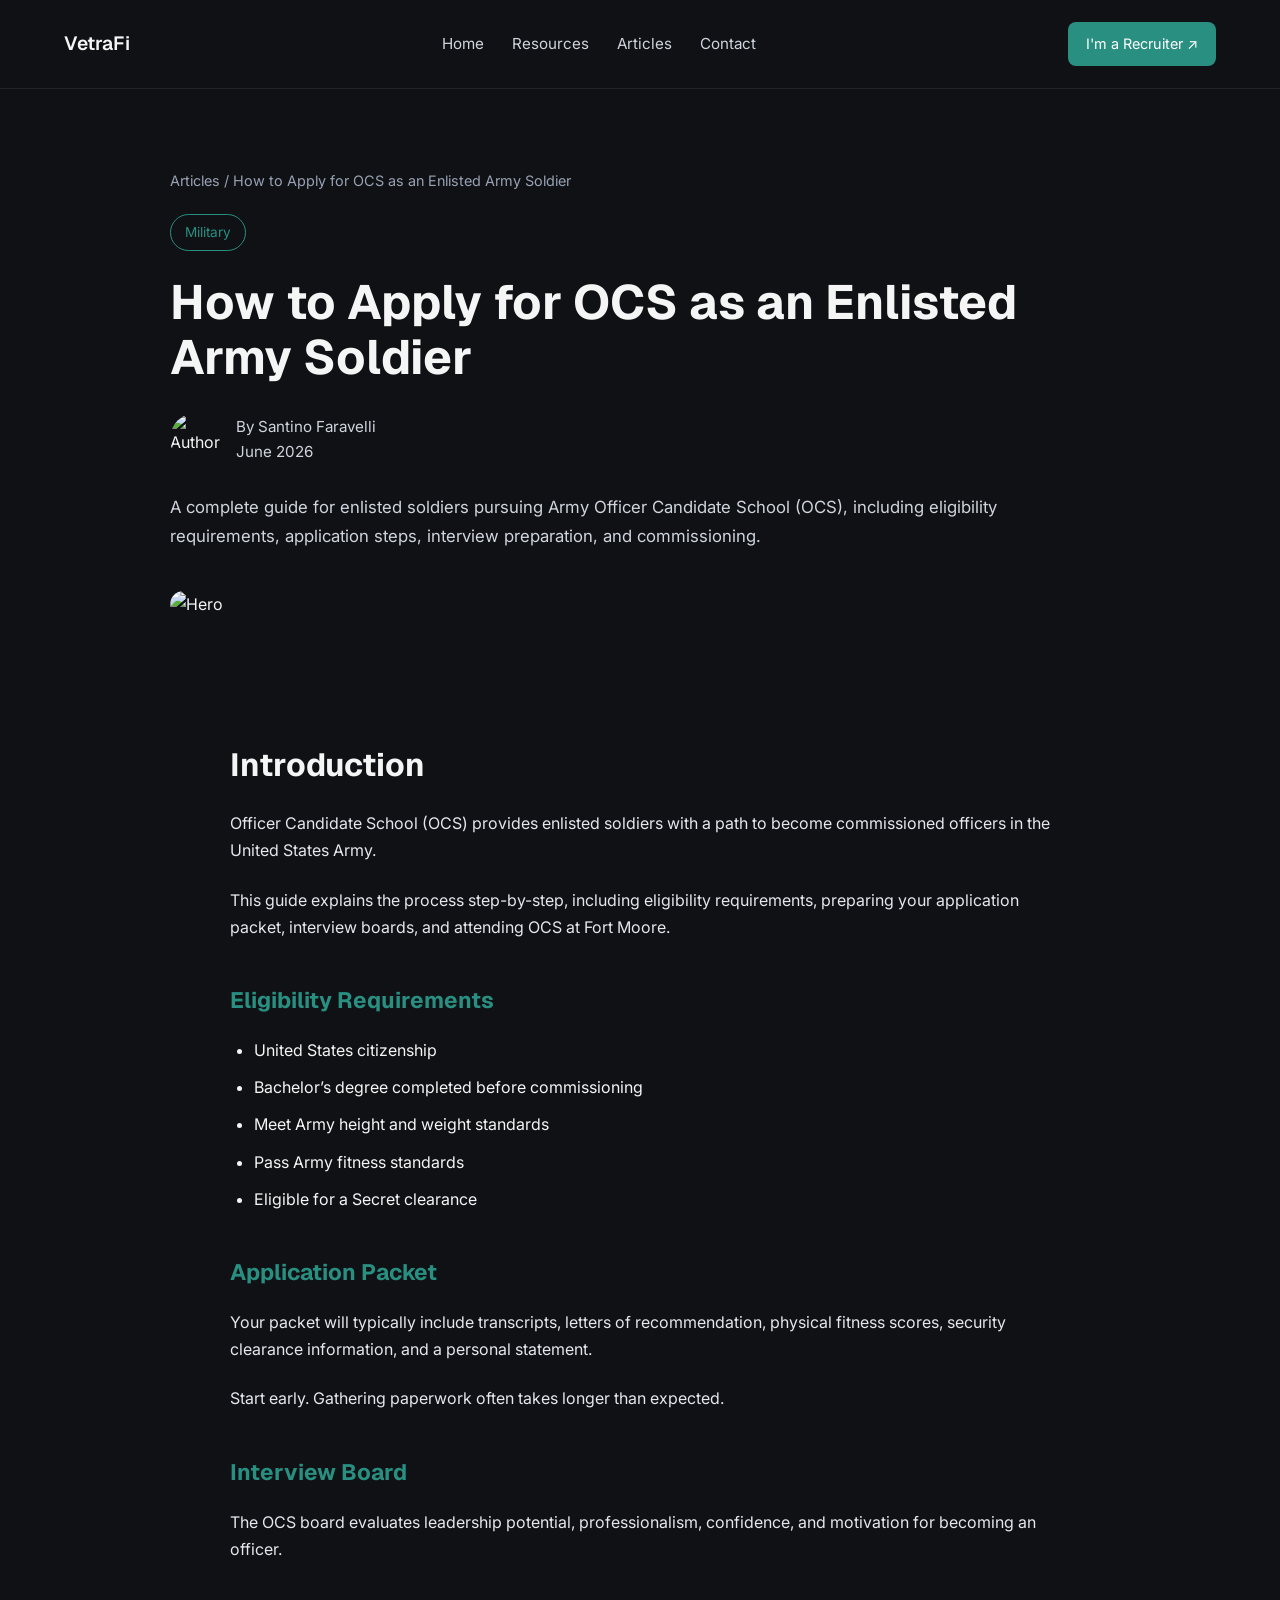
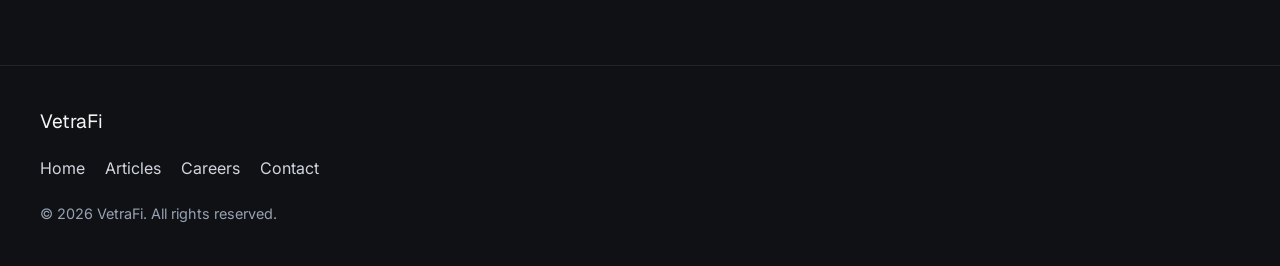
==== index.html @ 0d8dddf9 "Rename preview.html to index.html" ====
<!DOCTYPE html>
<html lang="en">

<head>
  <meta charset="UTF-8">
  <meta name="viewport" content="width=device-width, initial-scale=1.0">

  <title>VetraFi Article</title>

  <!-- Fonts -->
  <link rel="preconnect" href="https://fonts.googleapis.com">
  <link rel="preconnect" href="https://fonts.gstatic.com" crossorigin>

  <link href="https://fonts.googleapis.com/css2?family=Geist:wght@300;400;500;600;700&family=Inter:wght@300;400;500;600;700&display=swap" rel="stylesheet">

  <!-- Main Stylesheet -->
  <link rel="stylesheet" href="style.css">
</head>

<body>

  <nav class="navbar">
    <div class="nav-container">
      <div class="logo">
        VetraFi
      </div>

      <div class="nav-links">
        <a href="#">Home</a>
        <a href="#">Resources</a>
        <a href="#">Articles</a>
        <a href="#">Contact</a>
      </div>

      <a href="#" class="nav-button">
        I'm a Recruiter ↗
      </a>
    </div>
  </nav>

  <section class="hero-section">
    <div class="container">

      <div class="breadcrumbs">
        Articles / How to Apply for OCS as an Enlisted Army Soldier
      </div>

      <div class="category-badge">
        Military
      </div>

      <h1 class="hero-title">
        How to Apply for OCS as an Enlisted Army Soldier
      </h1>

      <div class="article-meta">

        <img
          src="https://images.unsplash.com/photo-1500648767791-00dcc994a43e?q=80&w=300"
          alt="Author"
          class="author-image"
        >

        <div class="meta-text">
          <div>By Santino Faravelli</div>
          <div>June 2026</div>
        </div>

      </div>

      <p class="article-summary">
        A complete guide for enlisted soldiers pursuing Army Officer Candidate School (OCS), including eligibility requirements, application steps, interview preparation, and commissioning.
      </p>

      <img
        src="https://images.unsplash.com/photo-1515169067868-5387ec356754?q=80&w=1600"
        alt="Hero"
        class="hero-image"
      >

    </div>
  </section>

  <section class="article-section">
    <div class="article-container">
      <div class="article-content">

        <h2>Introduction</h2>

        <p>
          Officer Candidate School (OCS) provides enlisted soldiers with a path to become commissioned officers in the United States Army.
        </p>

        <p>
          This guide explains the process step-by-step, including eligibility requirements, preparing your application packet, interview boards, and attending OCS at Fort Moore.
        </p>

        <h3>Eligibility Requirements</h3>

        <ul>
          <li>United States citizenship</li>
          <li>Bachelor’s degree completed before commissioning</li>
          <li>Meet Army height and weight standards</li>
          <li>Pass Army fitness standards</li>
          <li>Eligible for a Secret clearance</li>
        </ul>

        <h3>Application Packet</h3>

        <p>
          Your packet will typically include transcripts, letters of recommendation, physical fitness scores, security clearance information, and a personal statement.
        </p>

        <p>
          Start early. Gathering paperwork often takes longer than expected.
        </p>

        <h3>Interview Board</h3>

        <p>
          The OCS board evaluates leadership potential, professionalism, confidence, and motivation for becoming an officer.
        </p>

      </div>
    </div>
  </section>

  <footer class="footer">
    <div class="footer-container">

      <div class="footer-logo">
        VetraFi
      </div>

      <div class="footer-links">
        <a href="#">Home</a>
        <a href="#">Articles</a>
        <a href="#">Careers</a>
        <a href="#">Contact</a>
      </div>

      <div class="footer-copy">
        © 2026 VetraFi. All rights reserved.
      </div>

    </div>
  </footer>

</body>
</html>
---- style.css ----
* {
  margin: 0;
  padding: 0;
  box-sizing: border-box;
}

body {
  background-color: #0f1115;
  color: #f5f5f5;
  font-family: 'Inter', sans-serif;
  line-height: 1.7;
}

.navbar {
  width: 100%;
  border-bottom: 1px solid rgba(255,255,255,0.08);
  background-color: #0f1115;
}

.nav-container {
  max-width: 1200px;
  margin: 0 auto;
  padding: 22px 24px;
  display: flex;
  justify-content: space-between;
  align-items: center;
}

.logo {
  font-family: 'Geist', sans-serif;
  font-size: 1.2rem;
  font-weight: 600;
}

.nav-links {
  display: flex;
  gap: 28px;
}

.nav-links a {
  color: #d0d5dd;
  text-decoration: none;
  font-size: 0.95rem;
}

.nav-button {
  background: #288F81;
  color: white;
  padding: 10px 18px;
  border-radius: 8px;
  text-decoration: none;
  font-size: 0.9rem;
}

.hero-section {
  padding: 80px 24px 40px;
}

.container {
  max-width: 940px;
  margin: 0 auto;
}

.breadcrumbs {
  color: #98a2b3;
  margin-bottom: 20px;
  font-size: 0.9rem;
}

.category-badge {
  display: inline-block;
  border: 1px solid #288F81;
  color: #288F81;
  padding: 6px 14px;
  border-radius: 999px;
  margin-bottom: 24px;
  font-size: 0.85rem;
}

.hero-title {
  font-family: 'Geist', sans-serif;
  font-size: 3rem;
  line-height: 1.15;
  margin-bottom: 28px;
}

.article-meta {
  display: flex;
  align-items: center;
  gap: 14px;
  margin-bottom: 28px;
}

.author-image {
  width: 52px;
  height: 52px;
  border-radius: 50%;
  object-fit: cover;
}

.meta-text {
  color: #d0d5dd;
  font-size: 0.95rem;
}

.article-summary {
  color: #d0d5dd;
  margin-bottom: 40px;
  font-size: 1.05rem;
}

.hero-image {
  width: 100%;
  border-radius: 18px;
}

.article-section {
  padding: 40px 24px 80px;
}

.article-container {
  max-width: 820px;
  margin: 0 auto;
}

.article-content h1,
.article-content h2,
.article-content h3,
.article-content h4 {
  font-family: 'Geist', sans-serif;
  margin-top: 40px;
  margin-bottom: 18px;
}

.article-content h2 {
  font-size: 2rem;
}

.article-content h3 {
  font-size: 1.4rem;
  color: #288F81;
}

.article-content p {
  margin-bottom: 22px;
  color: #e4e7ec;
}

.article-content ul {
  padding-left: 24px;
  margin-bottom: 24px;
}

.article-content li {
  margin-bottom: 10px;
}

.footer {
  border-top: 1px solid rgba(255,255,255,0.08);
  padding: 40px 24px;
}

.footer-container {
  max-width: 1200px;
  margin: 0 auto;
}

.footer-logo {
  font-family: 'Geist', sans-serif;
  font-size: 1.2rem;
  margin-bottom: 16px;
}

.footer-links {
  display: flex;
  gap: 20px;
  margin-bottom: 20px;
}

.footer-links a {
  color: #d0d5dd;
  text-decoration: none;
}

.footer-copy {
  color: #98a2b3;
  font-size: 0.9rem;
}
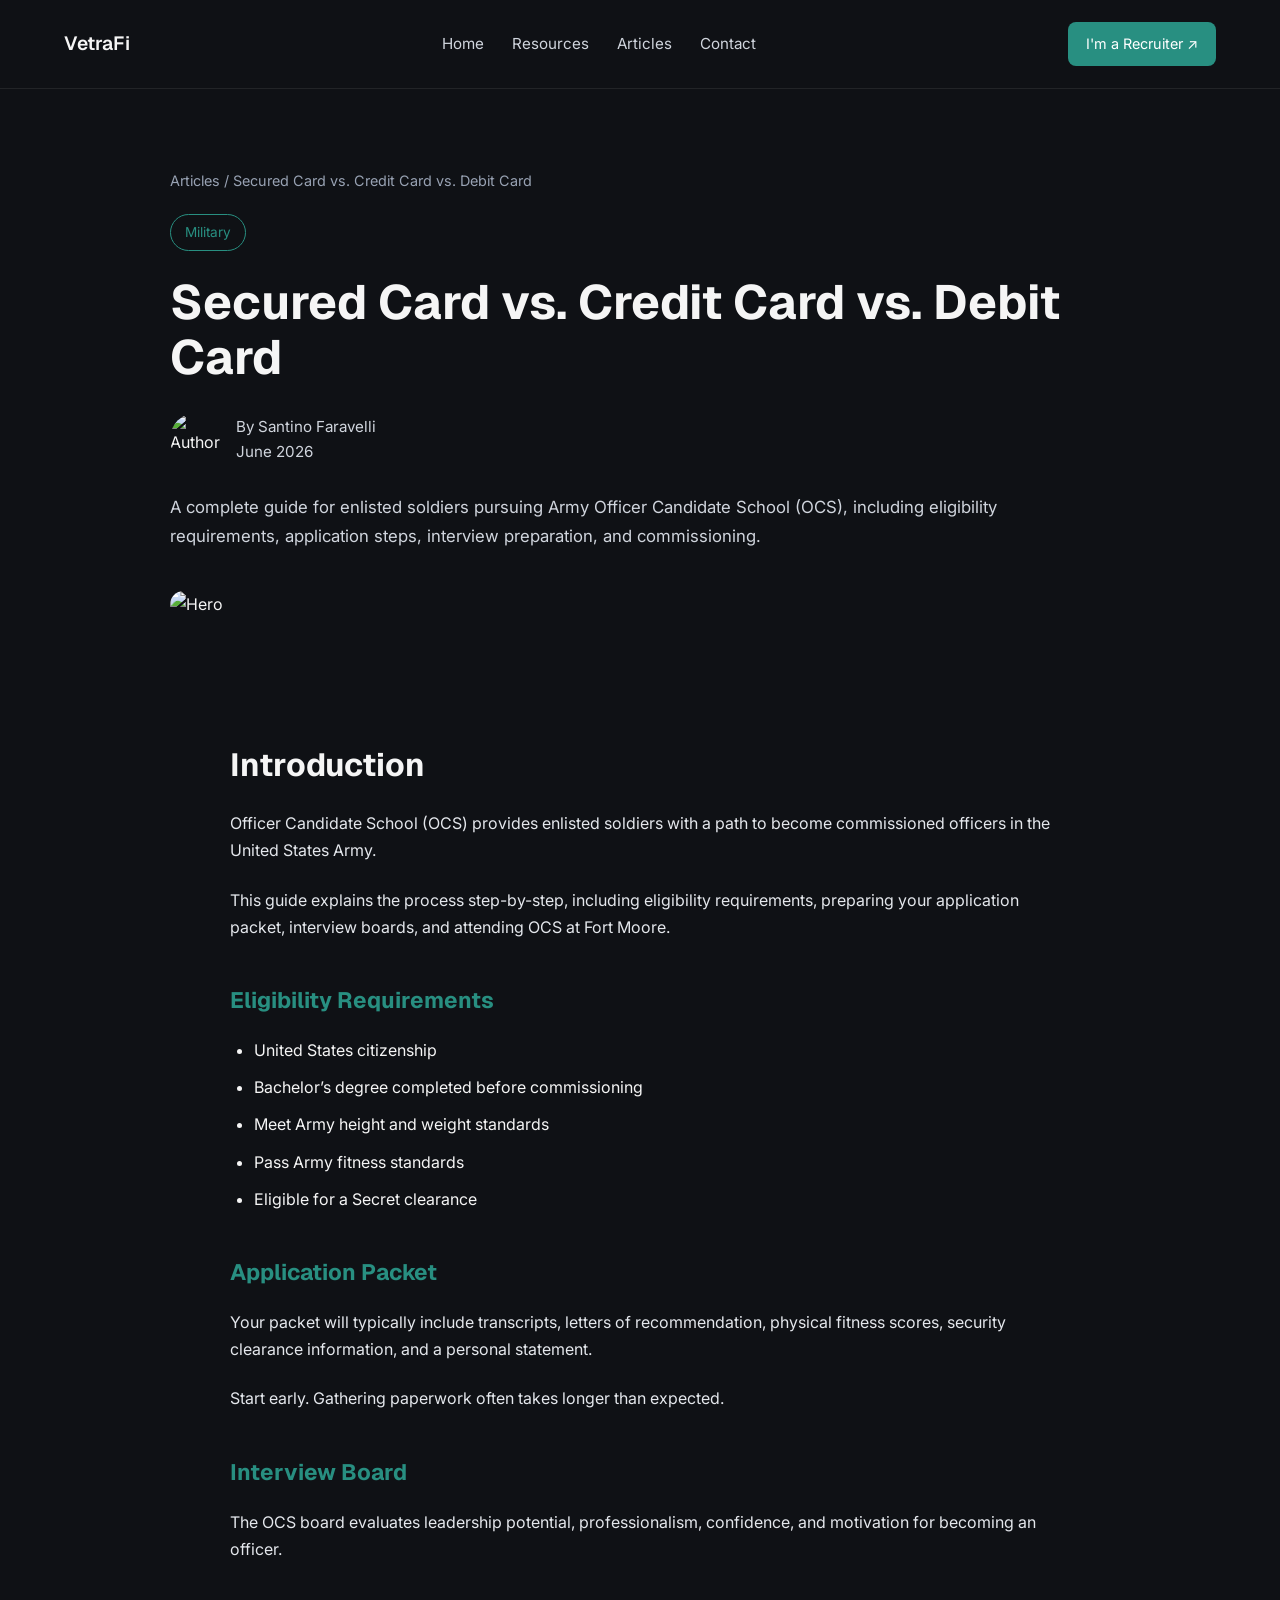
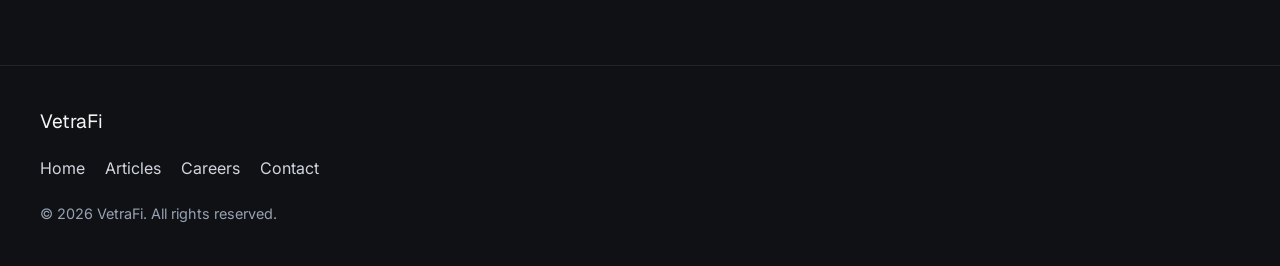
==== commit 363ec550: "Update index.html" ====
--- a/index.html
+++ b/index.html
@@ -42,7 +42,7 @@
     <div class="container">
 
       <div class="breadcrumbs">
-        Articles / How to Apply for OCS as an Enlisted Army Soldier
+        Articles / Secured Card vs. Credit Card vs. Debit Card
       </div>
 
       <div class="category-badge">
@@ -50,7 +50,7 @@
       </div>
 
       <h1 class="hero-title">
-        How to Apply for OCS as an Enlisted Army Soldier
+        Secured Card vs. Credit Card vs. Debit Card
       </h1>
 
       <div class="article-meta">
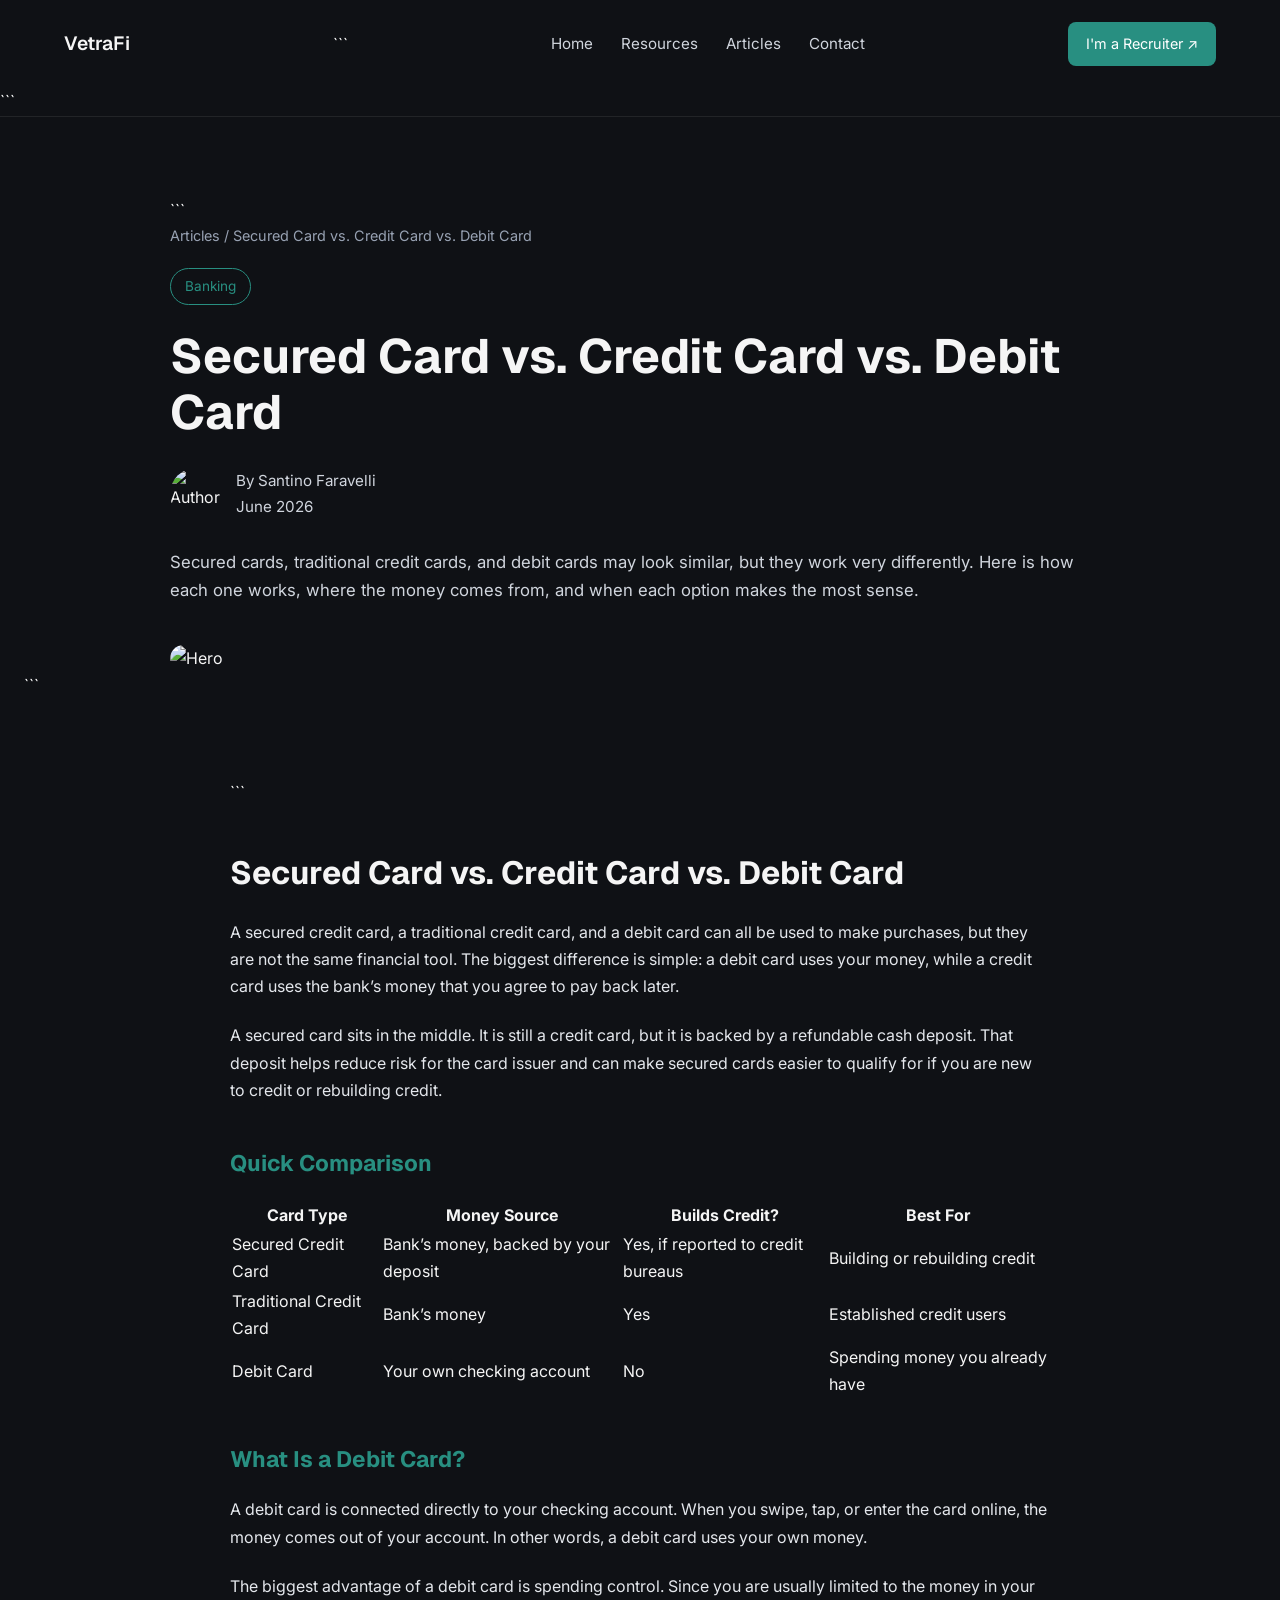
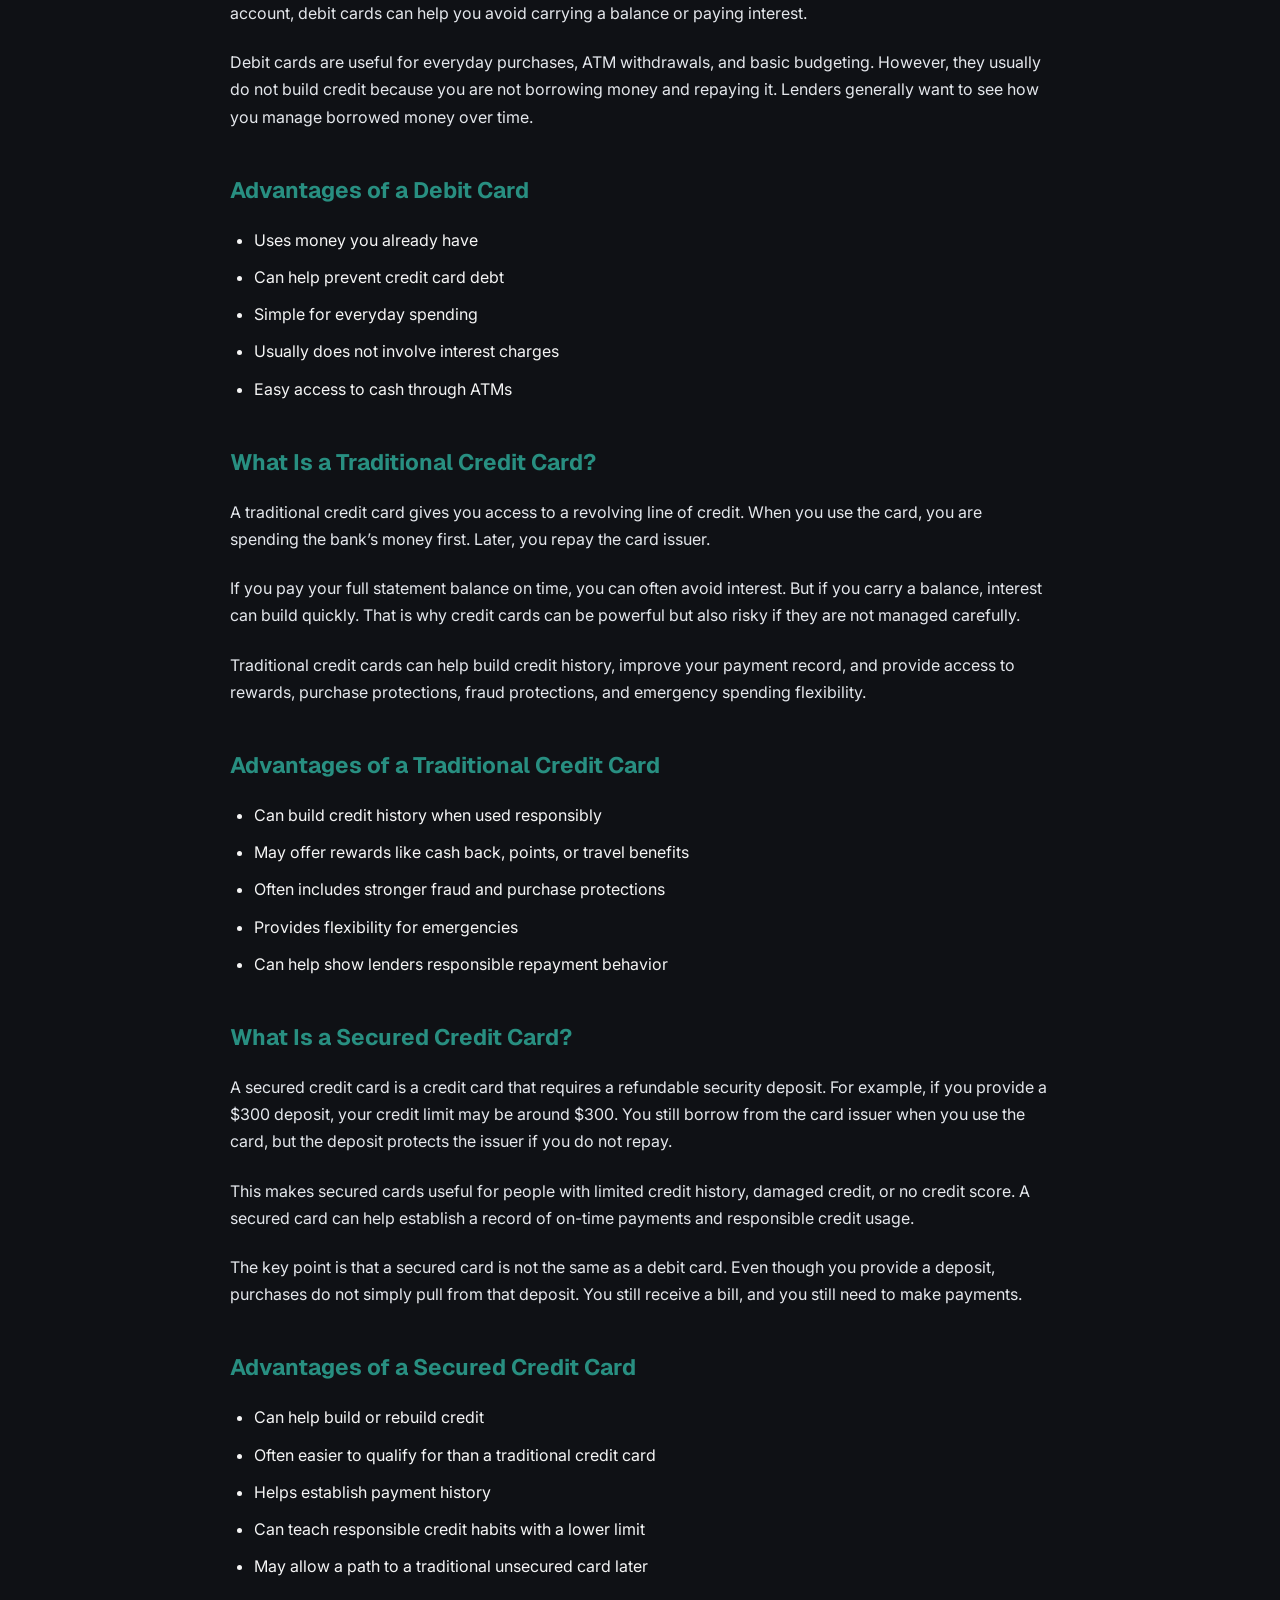
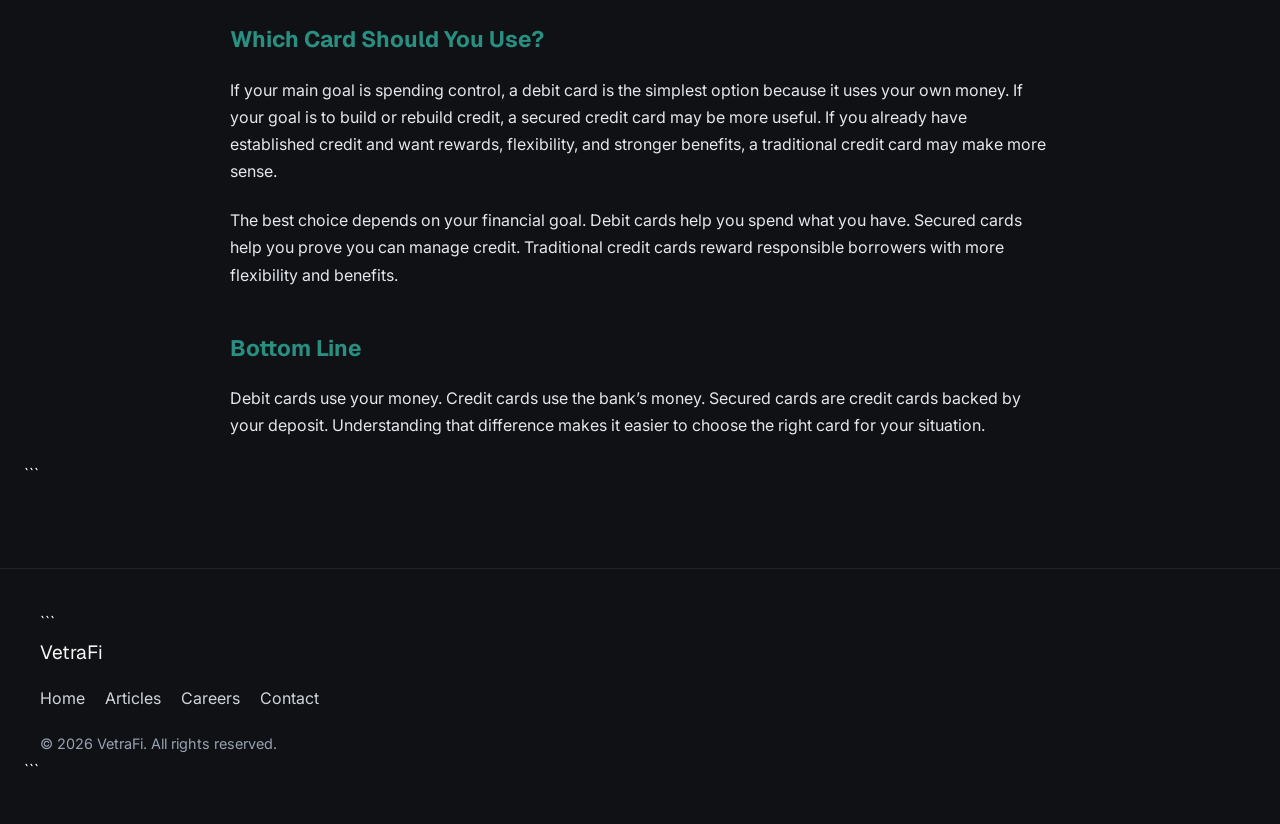
==== commit 0ee9beb6: "Update index.html" ====
--- a/index.html
+++ b/index.html
@@ -1,19 +1,22 @@
 <!DOCTYPE html>
+
 <html lang="en">
 
 <head>
   <meta charset="UTF-8">
   <meta name="viewport" content="width=device-width, initial-scale=1.0">
 
-  <title>VetraFi Article</title>
+  <title>Secured Card vs. Credit Card vs. Debit Card | VetraFi</title>
 
   <!-- Fonts -->
+
   <link rel="preconnect" href="https://fonts.googleapis.com">
   <link rel="preconnect" href="https://fonts.gstatic.com" crossorigin>
 
   <link href="https://fonts.googleapis.com/css2?family=Geist:wght@300;400;500;600;700&family=Inter:wght@300;400;500;600;700&display=swap" rel="stylesheet">
 
   <!-- Main Stylesheet -->
+
   <link rel="stylesheet" href="style.css">
 </head>
 
@@ -25,125 +28,228 @@
         VetraFi
       </div>
 
-      <div class="nav-links">
-        <a href="#">Home</a>
-        <a href="#">Resources</a>
-        <a href="#">Articles</a>
-        <a href="#">Contact</a>
-      </div>
-
-      <a href="#" class="nav-button">
-        I'm a Recruiter ↗
-      </a>
-    </div>
+```
+  <div class="nav-links">
+    <a href="#">Home</a>
+    <a href="#">Resources</a>
+    <a href="#">Articles</a>
+    <a href="#">Contact</a>
+  </div>
+
+  <a href="#" class="nav-button">
+    I'm a Recruiter ↗
+  </a>
+</div>
+```
+
   </nav>
 
   <section class="hero-section">
     <div class="container">
 
-      <div class="breadcrumbs">
-        Articles / Secured Card vs. Credit Card vs. Debit Card
-      </div>
-
-      <div class="category-badge">
-        Military
-      </div>
-
-      <h1 class="hero-title">
-        Secured Card vs. Credit Card vs. Debit Card
-      </h1>
-
-      <div class="article-meta">
-
-        <img
-          src="https://images.unsplash.com/photo-1500648767791-00dcc994a43e?q=80&w=300"
-          alt="Author"
-          class="author-image"
-        >
-
-        <div class="meta-text">
-          <div>By Santino Faravelli</div>
-          <div>June 2026</div>
-        </div>
-
-      </div>
-
-      <p class="article-summary">
-        A complete guide for enlisted soldiers pursuing Army Officer Candidate School (OCS), including eligibility requirements, application steps, interview preparation, and commissioning.
-      </p>
-
-      <img
-        src="https://images.unsplash.com/photo-1515169067868-5387ec356754?q=80&w=1600"
-        alt="Hero"
-        class="hero-image"
-      >
-
+```
+  <div class="breadcrumbs">
+    Articles / Secured Card vs. Credit Card vs. Debit Card
+  </div>
+
+  <div class="category-badge">
+    Banking
+  </div>
+
+  <h1 class="hero-title">
+    Secured Card vs. Credit Card vs. Debit Card
+  </h1>
+
+  <div class="article-meta">
+
+    <img
+      src="https://images.unsplash.com/photo-1500648767791-00dcc994a43e?q=80&w=300"
+      alt="Author"
+      class="author-image"
+    >
+
+    <div class="meta-text">
+      <div>By Santino Faravelli</div>
+      <div>June 2026</div>
     </div>
+
+  </div>
+
+  <p class="article-summary">
+    Secured cards, traditional credit cards, and debit cards may look similar, but they work very differently. Here is how each one works, where the money comes from, and when each option makes the most sense.
+  </p>
+
+  <img
+    src="https://images.unsplash.com/photo-1515169067868-5387ec356754?q=80&w=1600"
+    alt="Hero"
+    class="hero-image"
+  >
+
+</div>
+```
+
   </section>
 
   <section class="article-section">
     <div class="article-container">
       <div class="article-content">
 
-        <h2>Introduction</h2>
-
-        <p>
-          Officer Candidate School (OCS) provides enlisted soldiers with a path to become commissioned officers in the United States Army.
-        </p>
-
-        <p>
-          This guide explains the process step-by-step, including eligibility requirements, preparing your application packet, interview boards, and attending OCS at Fort Moore.
-        </p>
-
-        <h3>Eligibility Requirements</h3>
-
-        <ul>
-          <li>United States citizenship</li>
-          <li>Bachelor’s degree completed before commissioning</li>
-          <li>Meet Army height and weight standards</li>
-          <li>Pass Army fitness standards</li>
-          <li>Eligible for a Secret clearance</li>
-        </ul>
-
-        <h3>Application Packet</h3>
-
-        <p>
-          Your packet will typically include transcripts, letters of recommendation, physical fitness scores, security clearance information, and a personal statement.
-        </p>
-
-        <p>
-          Start early. Gathering paperwork often takes longer than expected.
-        </p>
-
-        <h3>Interview Board</h3>
-
-        <p>
-          The OCS board evaluates leadership potential, professionalism, confidence, and motivation for becoming an officer.
-        </p>
-
-      </div>
-    </div>
+```
+    <h2>Secured Card vs. Credit Card vs. Debit Card</h2>
+
+    <p>
+      A secured credit card, a traditional credit card, and a debit card can all be used to make purchases, but they are not the same financial tool. The biggest difference is simple: a debit card uses your money, while a credit card uses the bank’s money that you agree to pay back later.
+    </p>
+
+    <p>
+      A secured card sits in the middle. It is still a credit card, but it is backed by a refundable cash deposit. That deposit helps reduce risk for the card issuer and can make secured cards easier to qualify for if you are new to credit or rebuilding credit.
+    </p>
+
+    <h3>Quick Comparison</h3>
+
+    <table>
+      <tr>
+        <th>Card Type</th>
+        <th>Money Source</th>
+        <th>Builds Credit?</th>
+        <th>Best For</th>
+      </tr>
+      <tr>
+        <td>Secured Credit Card</td>
+        <td>Bank’s money, backed by your deposit</td>
+        <td>Yes, if reported to credit bureaus</td>
+        <td>Building or rebuilding credit</td>
+      </tr>
+      <tr>
+        <td>Traditional Credit Card</td>
+        <td>Bank’s money</td>
+        <td>Yes</td>
+        <td>Established credit users</td>
+      </tr>
+      <tr>
+        <td>Debit Card</td>
+        <td>Your own checking account</td>
+        <td>No</td>
+        <td>Spending money you already have</td>
+      </tr>
+    </table>
+
+    <h3>What Is a Debit Card?</h3>
+
+    <p>
+      A debit card is connected directly to your checking account. When you swipe, tap, or enter the card online, the money comes out of your account. In other words, a debit card uses your own money.
+    </p>
+
+    <p>
+      The biggest advantage of a debit card is spending control. Since you are usually limited to the money in your account, debit cards can help you avoid carrying a balance or paying interest.
+    </p>
+
+    <p>
+      Debit cards are useful for everyday purchases, ATM withdrawals, and basic budgeting. However, they usually do not build credit because you are not borrowing money and repaying it. Lenders generally want to see how you manage borrowed money over time.
+    </p>
+
+    <h3>Advantages of a Debit Card</h3>
+
+    <ul>
+      <li>Uses money you already have</li>
+      <li>Can help prevent credit card debt</li>
+      <li>Simple for everyday spending</li>
+      <li>Usually does not involve interest charges</li>
+      <li>Easy access to cash through ATMs</li>
+    </ul>
+
+    <h3>What Is a Traditional Credit Card?</h3>
+
+    <p>
+      A traditional credit card gives you access to a revolving line of credit. When you use the card, you are spending the bank’s money first. Later, you repay the card issuer.
+    </p>
+
+    <p>
+      If you pay your full statement balance on time, you can often avoid interest. But if you carry a balance, interest can build quickly. That is why credit cards can be powerful but also risky if they are not managed carefully.
+    </p>
+
+    <p>
+      Traditional credit cards can help build credit history, improve your payment record, and provide access to rewards, purchase protections, fraud protections, and emergency spending flexibility.
+    </p>
+
+    <h3>Advantages of a Traditional Credit Card</h3>
+
+    <ul>
+      <li>Can build credit history when used responsibly</li>
+      <li>May offer rewards like cash back, points, or travel benefits</li>
+      <li>Often includes stronger fraud and purchase protections</li>
+      <li>Provides flexibility for emergencies</li>
+      <li>Can help show lenders responsible repayment behavior</li>
+    </ul>
+
+    <h3>What Is a Secured Credit Card?</h3>
+
+    <p>
+      A secured credit card is a credit card that requires a refundable security deposit. For example, if you provide a $300 deposit, your credit limit may be around $300. You still borrow from the card issuer when you use the card, but the deposit protects the issuer if you do not repay.
+    </p>
+
+    <p>
+      This makes secured cards useful for people with limited credit history, damaged credit, or no credit score. A secured card can help establish a record of on-time payments and responsible credit usage.
+    </p>
+
+    <p>
+      The key point is that a secured card is not the same as a debit card. Even though you provide a deposit, purchases do not simply pull from that deposit. You still receive a bill, and you still need to make payments.
+    </p>
+
+    <h3>Advantages of a Secured Credit Card</h3>
+
+    <ul>
+      <li>Can help build or rebuild credit</li>
+      <li>Often easier to qualify for than a traditional credit card</li>
+      <li>Helps establish payment history</li>
+      <li>Can teach responsible credit habits with a lower limit</li>
+      <li>May allow a path to a traditional unsecured card later</li>
+    </ul>
+
+    <h3>Which Card Should You Use?</h3>
+
+    <p>
+      If your main goal is spending control, a debit card is the simplest option because it uses your own money. If your goal is to build or rebuild credit, a secured credit card may be more useful. If you already have established credit and want rewards, flexibility, and stronger benefits, a traditional credit card may make more sense.
+    </p>
+
+    <p>
+      The best choice depends on your financial goal. Debit cards help you spend what you have. Secured cards help you prove you can manage credit. Traditional credit cards reward responsible borrowers with more flexibility and benefits.
+    </p>
+
+    <h3>Bottom Line</h3>
+
+    <p>
+      Debit cards use your money. Credit cards use the bank’s money. Secured cards are credit cards backed by your deposit. Understanding that difference makes it easier to choose the right card for your situation.
+    </p>
+
+  </div>
+</div>
+```
+
   </section>
 
   <footer class="footer">
     <div class="footer-container">
 
-      <div class="footer-logo">
-        VetraFi
-      </div>
-
-      <div class="footer-links">
-        <a href="#">Home</a>
-        <a href="#">Articles</a>
-        <a href="#">Careers</a>
-        <a href="#">Contact</a>
-      </div>
-
-      <div class="footer-copy">
-        © 2026 VetraFi. All rights reserved.
-      </div>
-
-    </div>
+```
+  <div class="footer-logo">
+    VetraFi
+  </div>
+
+  <div class="footer-links">
+    <a href="#">Home</a>
+    <a href="#">Articles</a>
+    <a href="#">Careers</a>
+    <a href="#">Contact</a>
+  </div>
+
+  <div class="footer-copy">
+    © 2026 VetraFi. All rights reserved.
+  </div>
+
+</div>
+```
+
   </footer>
 
 </body>
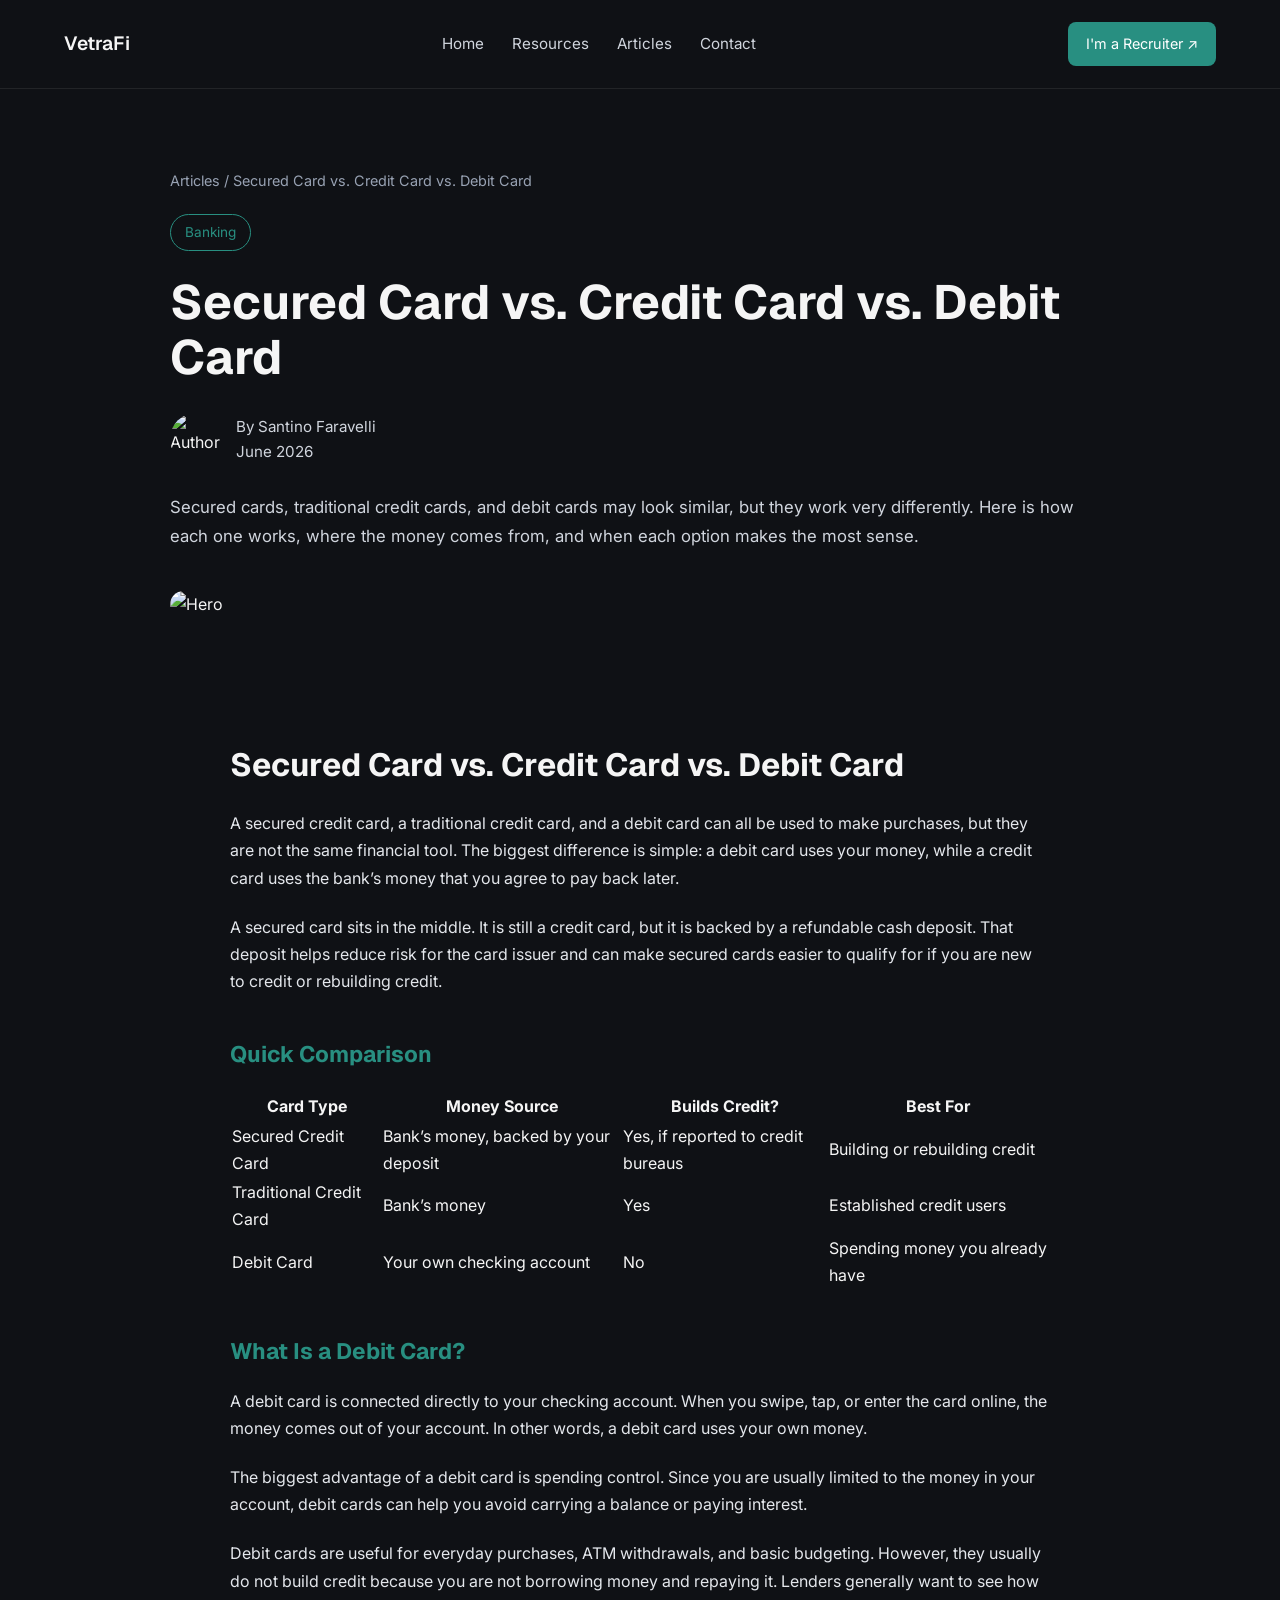
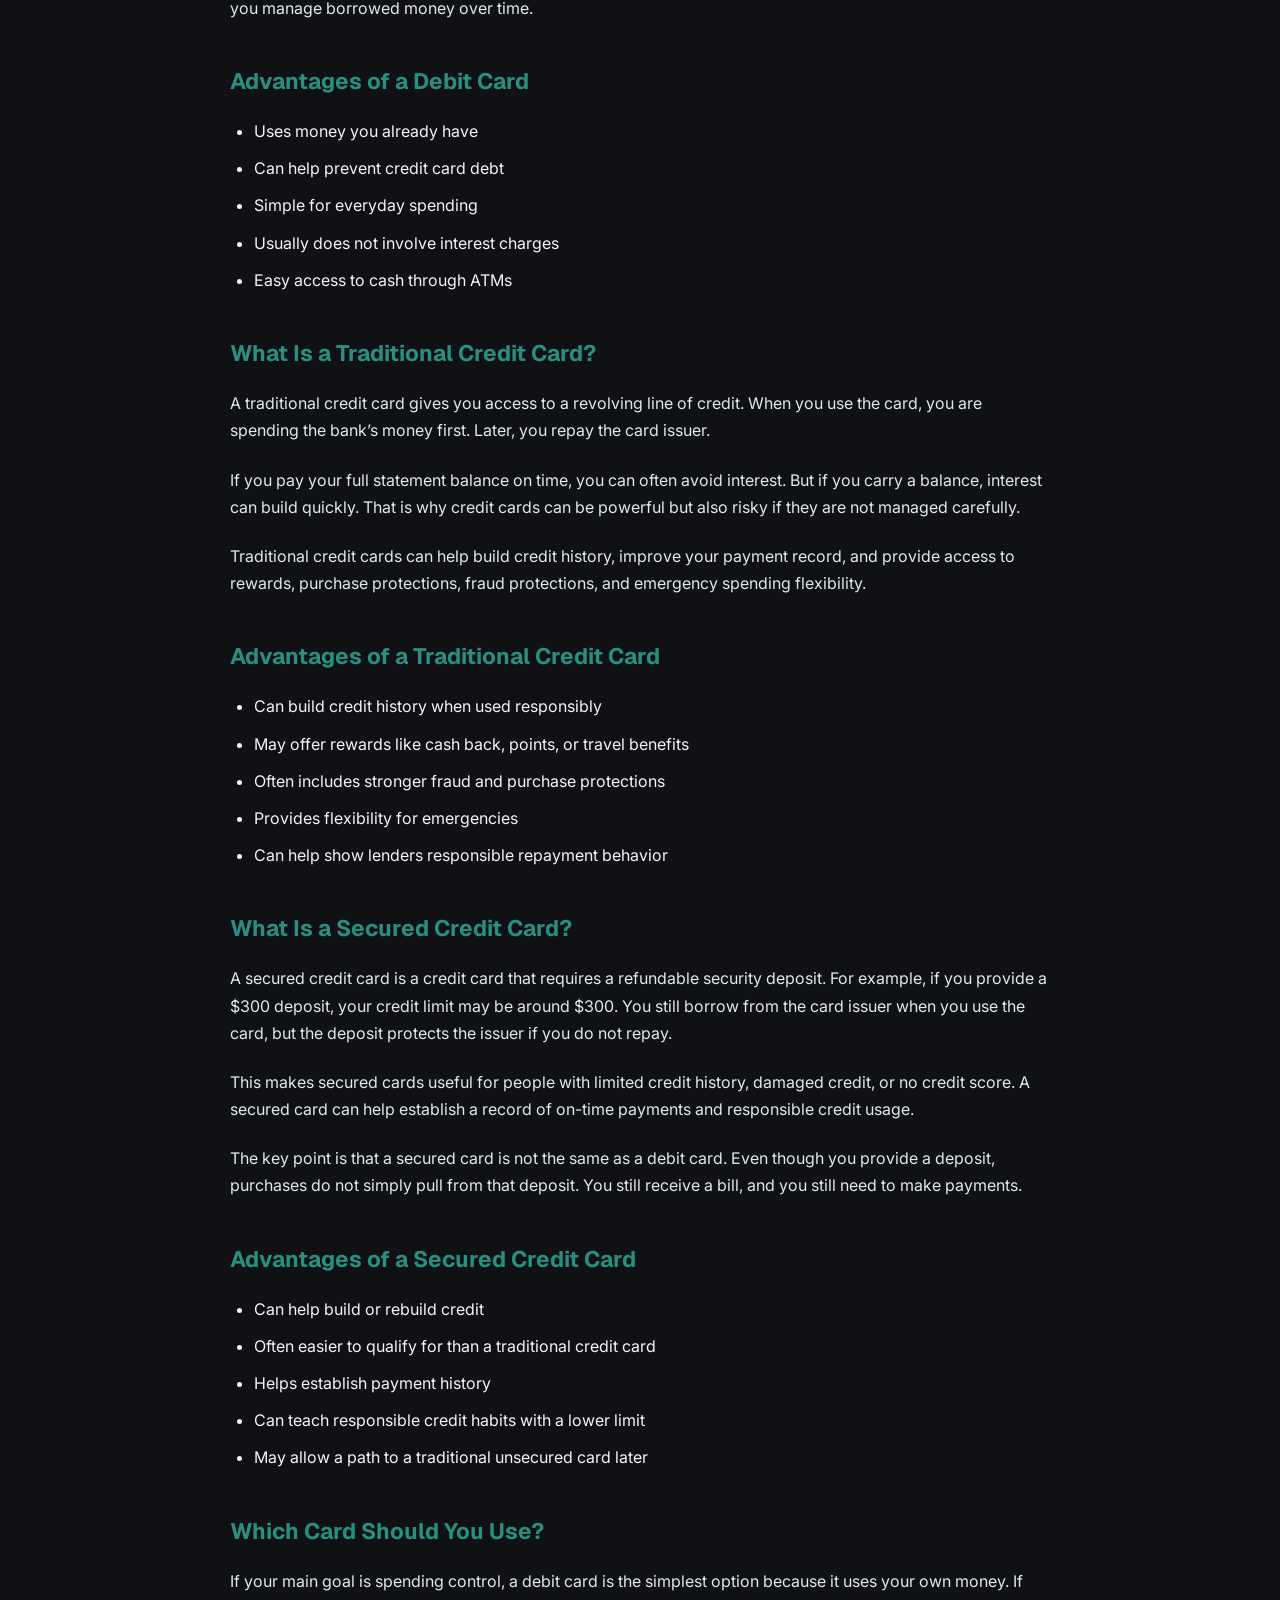
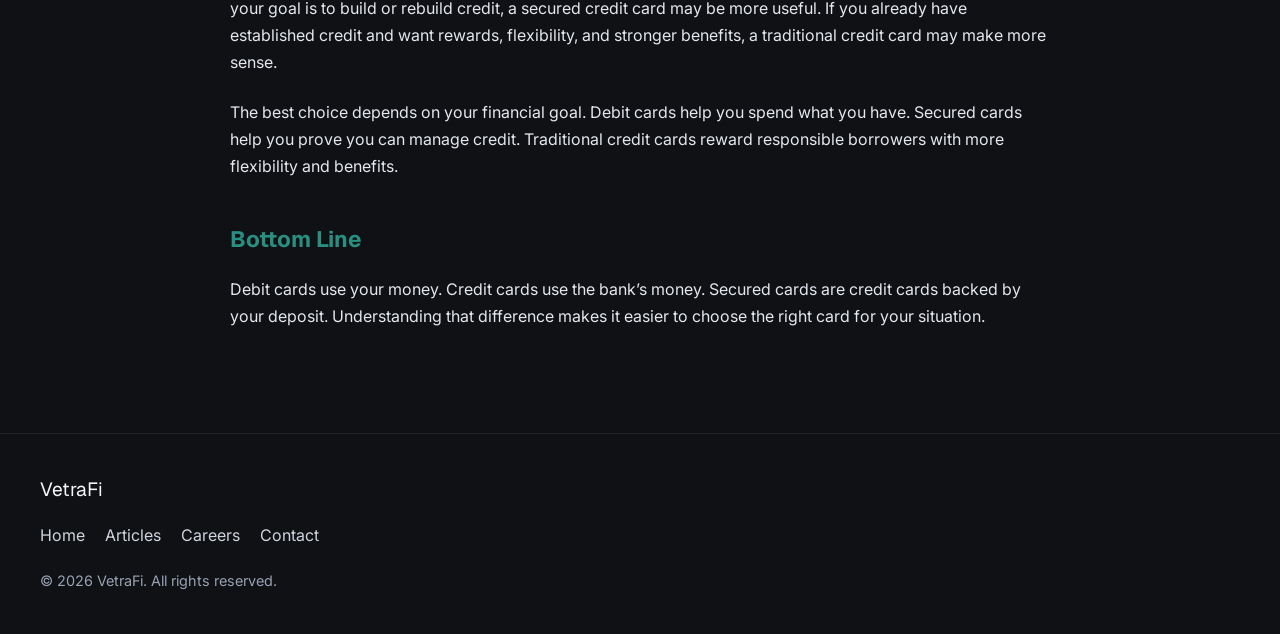
==== commit 47b03294: "Update index.html" ====
--- a/index.html
+++ b/index.html
@@ -28,7 +28,6 @@
         VetraFi
       </div>
 
-```
   <div class="nav-links">
     <a href="#">Home</a>
     <a href="#">Resources</a>
@@ -40,14 +39,12 @@
     I'm a Recruiter ↗
   </a>
 </div>
-```
 
   </nav>
 
   <section class="hero-section">
     <div class="container">
 
-```
   <div class="breadcrumbs">
     Articles / Secured Card vs. Credit Card vs. Debit Card
   </div>
@@ -63,7 +60,7 @@
   <div class="article-meta">
 
     <img
-      src="https://images.unsplash.com/photo-1500648767791-00dcc994a43e?q=80&w=300"
+      src="https://scontent-lax3-2.xx.fbcdn.net/v/t39.30808-6/481170010_1335659347775207_96894039148591985_n.jpg?stp=cp6_dst-jpg_tt6&_nc_cat=106&ccb=1-7&_nc_sid=6ee11a&_nc_ohc=BhFLGtFPJKYQ7kNvwGCoqtG&_nc_oc=Adp_zl4XaGAAIUzrgh9bGhsKwwXEnDhn4OFj6Wt0R6iVzRy0k21ALSzv2Use2bBY6F8GsL9MptOoeQsiXD2O-OkR&_nc_zt=23&_nc_ht=scontent-lax3-2.xx&_nc_gid=1TWCxG7G-ps6b-gMyKJYRg&_nc_ss=78289&oh=00_Af-TBjoSP2-fYSD4X6XPdmaNexziIBwYUIKVyz8-4b4J3A&oe=6A242EE4"
       alt="Author"
       class="author-image"
     >
@@ -80,13 +77,12 @@
   </p>
 
   <img
-    src="https://images.unsplash.com/photo-1515169067868-5387ec356754?q=80&w=1600"
+    src="https://tse3.mm.bing.net/th/id/OIP.vqJPSp_YPTM-EHeN5VYsVwHaED?pid=Api&h=220&P=0"
     alt="Hero"
     class="hero-image"
   >
 
 </div>
-```
 
   </section>
 
@@ -94,7 +90,6 @@
     <div class="article-container">
       <div class="article-content">
 
-```
     <h2>Secured Card vs. Credit Card vs. Debit Card</h2>
 
     <p>
@@ -224,14 +219,12 @@
 
   </div>
 </div>
-```
 
   </section>
 
   <footer class="footer">
     <div class="footer-container">
 
-```
   <div class="footer-logo">
     VetraFi
   </div>
@@ -248,7 +241,6 @@
   </div>
 
 </div>
-```
 
   </footer>
 
